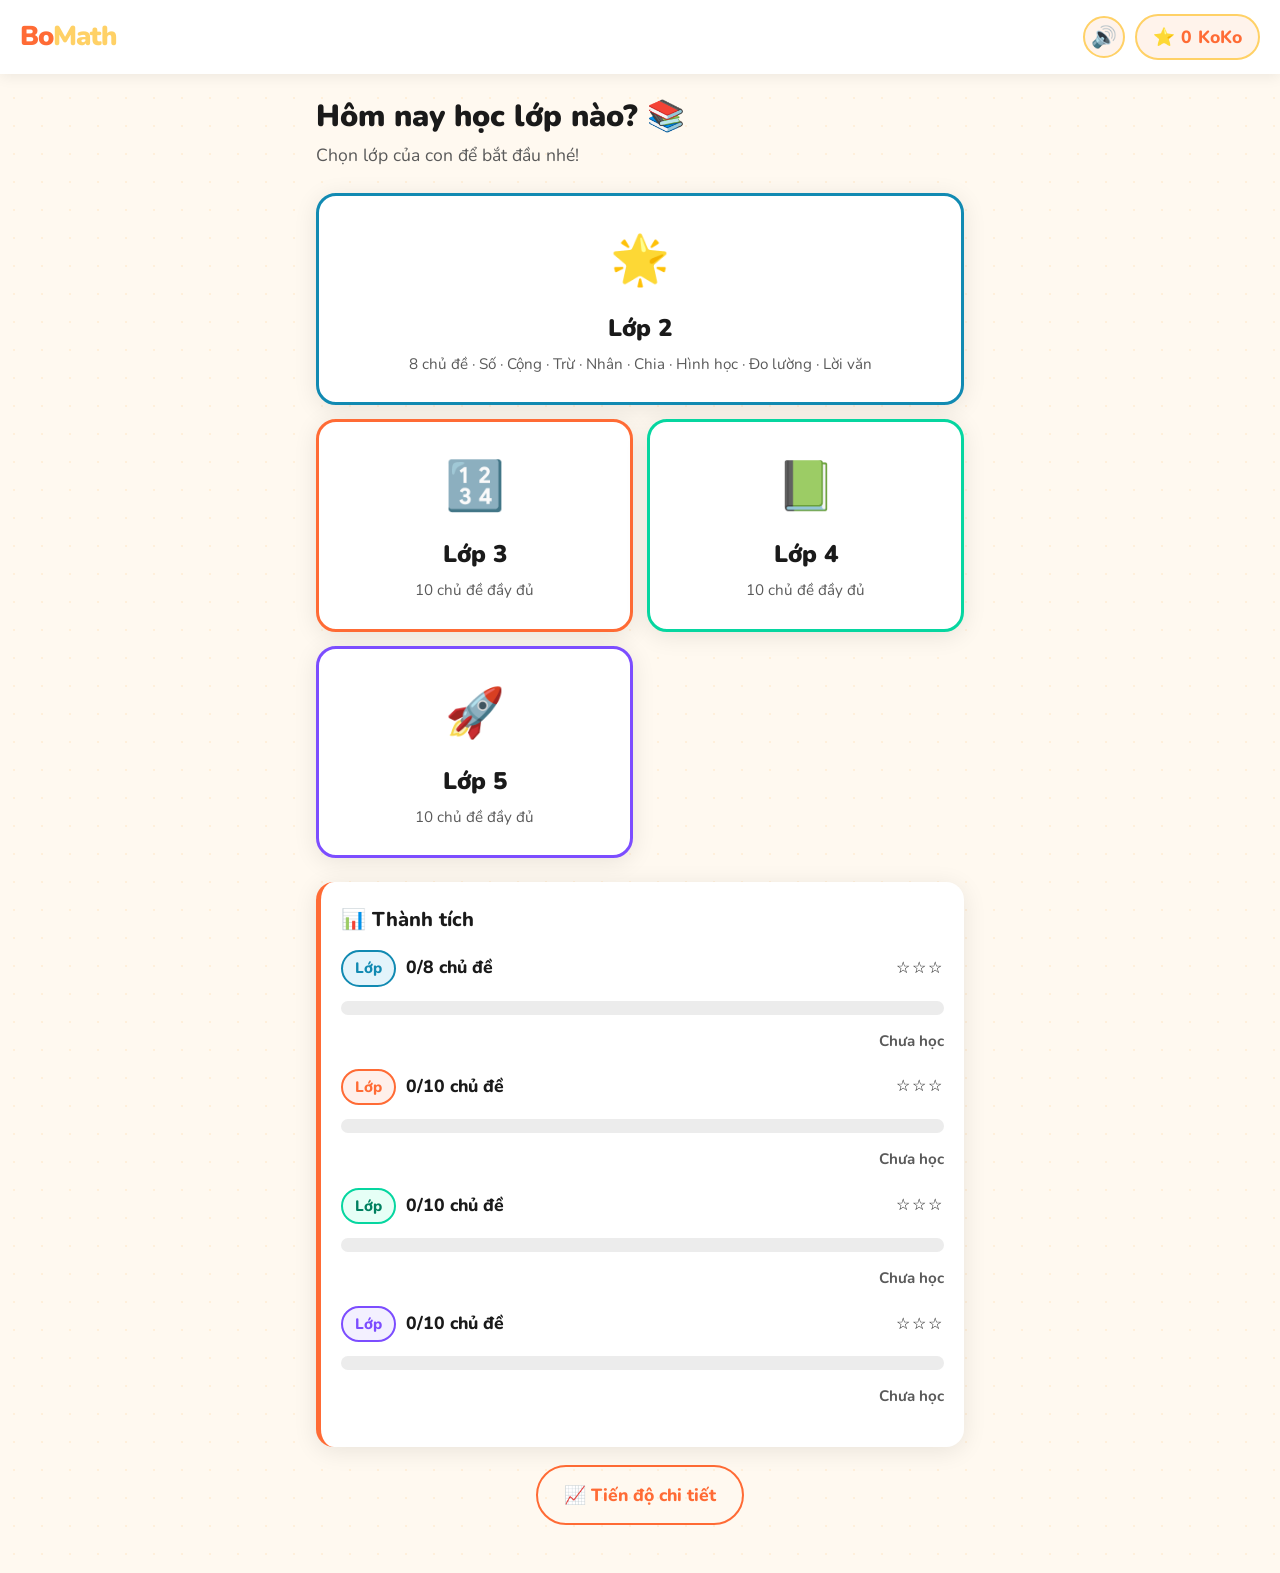
==== index.html @ 3adeb5f2 "feat: khoi tao du an BoMath" ====
<!DOCTYPE html>
<html lang="vi">
<head>
  <meta charset="UTF-8"/>
  <meta name="viewport" content="width=device-width, initial-scale=1.0"/>
  <title>BoMath – Học Toán Vui</title>
  <link rel="stylesheet" href="style.css"/>
</head>
<body>

<nav class="navbar">
  <a href="index.html" class="navbar-logo">Bo<span>Math</span></a>
  <div style="display:flex;align-items:center;gap:10px;">
    <button class="nut-am-thanh" id="nut-am-thanh" onclick="batTatAmThanh()">🔊</button>
    <div class="navbar-koko">⭐ <span id="koko-diem">0</span> KoKo</div>
  </div>
</nav>

<main class="container">
  <div class="page-header animate-in">
    <h1>Hôm nay học lớp nào? 📚</h1>
    <p>Chọn lớp của con để bắt đầu nhé!</p>
  </div>

  <div class="grade-cards">
    <div class="grade-card lop2 grade-card-wide animate-in" onclick="choiLop('lop2')">
      <span class="grade-icon">🌟</span>
      <div class="grade-name">Lớp 2</div>
      <div class="grade-topic">8 chủ đề · Số · Cộng · Trừ · Nhân · Chia · Hình học · Đo lường · Lời văn</div>
    </div>
    <div class="grade-card lop3 animate-in" onclick="choiLop('lop3')">
      <span class="grade-icon">🔢</span>
      <div class="grade-name">Lớp 3</div>
      <div class="grade-topic">10 chủ đề đầy đủ</div>
    </div>
    <div class="grade-card lop4 animate-in" onclick="choiLop('lop4')">
      <span class="grade-icon">📗</span>
      <div class="grade-name">Lớp 4</div>
      <div class="grade-topic">10 chủ đề đầy đủ</div>
    </div>
    <div class="grade-card lop5 animate-in" onclick="choiLop('lop5')">
      <span class="grade-icon">🚀</span>
      <div class="grade-name">Lớp 5</div>
      <div class="grade-topic">10 chủ đề đầy đủ</div>
    </div>
  </div>

  <div class="card animate-in">
    <div class="card-title">📊 Thành tích</div>
    <div id="bang-thanh-tich"></div>
  </div>

  <div style="text-align:center;margin-top:8px;">
    <a href="progress.html" class="btn btn-outline">📈 Tiến độ chi tiết</a>
  </div>
</main>

<!-- MODAL CHỌN CHỦ ĐỀ -->
<div class="modal-overlay" id="modal-chu-de" onclick="dongModal(event)">
  <div class="modal-box">
    <div class="modal-title">
      <span id="modal-tieu-de">Chọn chủ đề</span>
      <button class="modal-close" onclick="dongModalBtn()">✕</button>
    </div>
    <div class="chu-de-grid" id="danh-sach-chu-de"></div>
  </div>
</div>

<script src="data/grade2.js"></script>
<script src="data/grade3.js"></script>
<script src="data/grade4.js"></script>
<script src="data/grade5.js"></script>
<script src="app.js"></script>
<script>
  const MAP_LOP = {
    lop2: { ds: ()=>CHU_DE_LOP2, ten:'🌟 Lớp 2', tongCD:8,  mau:'linear-gradient(90deg,#118ab2,#06d6a0)' },
    lop3: { ds: ()=>CHU_DE_LOP3, ten:'🔢 Lớp 3', tongCD:10, mau:'linear-gradient(90deg,#ff6b35,#ffd166)' },
    lop4: { ds: ()=>CHU_DE_LOP4, ten:'📗 Lớp 4', tongCD:10, mau:'linear-gradient(90deg,#06d6a0,#118ab2)' },
    lop5: { ds: ()=>CHU_DE_LOP5, ten:'🚀 Lớp 5', tongCD:10, mau:'linear-gradient(90deg,#7c4dff,#ef476f)' },
  };

  function hienModalChuDe() {
    const lop   = layLopHienTai();
    const meta  = MAP_LOP[lop];
    const data  = layDuLieu();
    document.getElementById('modal-tieu-de').textContent = meta.ten + ' — Chọn chủ đề';
    document.getElementById('danh-sach-chu-de').innerHTML = meta.ds().map(cd => {
      const td = data[lop]?.[cd.id];
      const sao = td ? hienThiSao(td.saoTot) : '☆☆☆';
      return `<div class="chu-de-card" onclick="choiChuDe('${cd.id}')">
        <div class="chu-de-icon">${cd.icon}</div>
        <div class="chu-de-ten">${cd.ten}</div>
        <div class="chu-de-sao">${sao}</div></div>`;
    }).join('');
    document.getElementById('modal-chu-de').classList.add('hien');
    document.body.style.overflow = 'hidden';
  }

  function dongModal(e){ if(e.target===document.getElementById('modal-chu-de')) dongModalBtn(); }
  function dongModalBtn(){ document.getElementById('modal-chu-de').classList.remove('hien'); document.body.style.overflow=''; }

  function hienThiThanhTich() {
    const data = layDuLieu();
    document.getElementById('bang-thanh-tich').innerHTML = Object.entries(MAP_LOP).map(([lop, meta]) => {
      const keys = Object.keys(data[lop]||{});
      const saoTB = keys.length ? Math.round(keys.reduce((s,k)=>s+(data[lop][k].saoTot||0),0)/keys.length) : 0;
      const pt = Math.round(keys.length/meta.tongCD*100);
      const badge = {'lop2':'badge-lop2','lop3':'badge-lop3','lop4':'badge-lop4','lop5':'badge-lop5'}[lop];
      return `
        <div style="margin-bottom:16px;">
          <div style="display:flex;justify-content:space-between;align-items:center;margin-bottom:6px;">
            <span style="font-weight:800;"><span class="badge ${badge}">${meta.ten.split(' ')[1]}</span>
              &nbsp;${keys.length}/${meta.tongCD} chủ đề</span>
            <span style="font-size:1rem;letter-spacing:2px;">${hienThiSao(saoTB)}</span>
          </div>
          <div class="progress-bar-wrap">
            <div class="progress-bar-fill" style="width:${pt}%;background:${meta.mau}"></div>
          </div>
          <div class="progress-label">${keys.length ? `Sao TB: ${hienThiSao(saoTB)}` : 'Chưa học'}</div>
        </div>`;
    }).join('');
  }

  document.addEventListener('DOMContentLoaded', function(){
    capNhatHienThiKoKo(); capNhatNutAmThanh(); hienThiThanhTich();
  });
</script>
</body>
</html>
---- style.css ----
/* ============================================
   BoMath - Giao diện v2 (hỗ trợ Lớp 2, mobile-first)
   Font to, rõ ràng, dễ đọc trên điện thoại
   ============================================ */

@import url('https://fonts.googleapis.com/css2?family=Nunito:wght@400;600;700;800;900&display=swap');

/* --- Biến toàn cục --- */
:root {
  --mau-nen:       #fff9f0;
  --mau-chinh:     #ff6b35;
  --mau-phu:       #ffd166;
  --mau-xanh:      #06d6a0;
  --mau-do:        #ef476f;
  --mau-tim:       #7c4dff;
  --mau-lop2:      #118ab2;
  --mau-cam-nhat:  #fff3eb;
  --mau-chu:       #1a1a1a;
  --mau-chu-nhat:  #5a5a5a;
  --bo-goc:        18px;
  --bong:          0 4px 24px rgba(0,0,0,0.09);
  --font:          'Nunito', sans-serif;

  /* Kích thước font lớn hơn cho điện thoại */
  --fs-nho:    0.95rem;
  --fs-thuong: 1.1rem;
  --fs-vua:    1.25rem;
  --fs-lon:    1.5rem;
  --fs-tieude: 1.9rem;
}

*, *::before, *::after { box-sizing: border-box; margin: 0; padding: 0; }

body {
  font-family: var(--font);
  background-color: var(--mau-nen);
  background-image: radial-gradient(circle, #ffcc8833 1px, transparent 1px);
  background-size: 28px 28px;
  color: var(--mau-chu);
  min-height: 100vh;
  font-size: var(--fs-thuong);
  line-height: 1.6;
}

/* ===== NAVBAR ===== */
.navbar {
  background: white;
  box-shadow: 0 2px 14px rgba(0,0,0,0.08);
  padding: 14px 20px;
  display: flex;
  align-items: center;
  justify-content: space-between;
  position: sticky;
  top: 0;
  z-index: 200;
}

.navbar-logo {
  font-size: 1.7rem;
  font-weight: 900;
  color: var(--mau-chinh);
  text-decoration: none;
  letter-spacing: -1px;
}
.navbar-logo span { color: var(--mau-phu); }

.navbar-koko {
  display: flex;
  align-items: center;
  gap: 6px;
  background: var(--mau-cam-nhat);
  border: 2px solid var(--mau-phu);
  border-radius: 999px;
  padding: 7px 16px;
  font-weight: 800;
  color: var(--mau-chinh);
  font-size: var(--fs-thuong);
}

/* ===== LAYOUT ===== */
.container {
  max-width: 680px;
  margin: 0 auto;
  padding: 24px 16px 48px;
}

/* ===== CARD ===== */
.card {
  background: white;
  border-radius: var(--bo-goc);
  box-shadow: var(--bong);
  padding: 22px 20px;
  margin-bottom: 18px;
  border-left: 5px solid var(--mau-chinh);
}
.card-title {
  font-size: var(--fs-vua);
  font-weight: 800;
  margin-bottom: 14px;
}

/* ===== PAGE HEADER ===== */
.page-header { margin-bottom: 24px; }
.page-header h1 {
  font-size: var(--fs-tieude);
  font-weight: 900;
  line-height: 1.2;
}
.page-header p {
  font-size: var(--fs-thuong);
  color: var(--mau-chu-nhat);
  margin-top: 6px;
}

/* ===== NÚT BẤM ===== */
.btn {
  display: inline-flex;
  align-items: center;
  justify-content: center;
  gap: 8px;
  padding: 14px 26px;
  border-radius: 999px;
  border: none;
  font-family: var(--font);
  font-size: var(--fs-thuong);
  font-weight: 800;
  cursor: pointer;
  text-decoration: none;
  transition: transform .15s, box-shadow .15s;
  -webkit-tap-highlight-color: transparent; /* Loại bỏ highlight xanh trên mobile */
}

.btn-chinh {
  background: var(--mau-chinh);
  color: white;
  box-shadow: 0 5px 0 #cc4a1a;
}
.btn-chinh:hover  { transform: translateY(-2px); box-shadow: 0 7px 0 #cc4a1a; }
.btn-chinh:active { transform: translateY(3px);  box-shadow: 0 2px 0 #cc4a1a; }

.btn-phu {
  background: var(--mau-phu);
  color: var(--mau-chu);
  box-shadow: 0 5px 0 #c9a200;
}
.btn-phu:hover  { transform: translateY(-2px); box-shadow: 0 7px 0 #c9a200; }
.btn-phu:active { transform: translateY(3px);  box-shadow: 0 2px 0 #c9a200; }

.btn-lop2 {
  background: var(--mau-lop2);
  color: white;
  box-shadow: 0 5px 0 #0a5c7a;
}
.btn-lop2:hover  { transform: translateY(-2px); box-shadow: 0 7px 0 #0a5c7a; }
.btn-lop2:active { transform: translateY(3px);  box-shadow: 0 2px 0 #0a5c7a; }

.btn-outline {
  background: transparent;
  color: var(--mau-chinh);
  border: 2.5px solid var(--mau-chinh);
}
.btn-outline:hover { background: var(--mau-cam-nhat); }

/* Nút full-width dùng trong exercise */
.btn-full { width: 100%; padding: 16px; font-size: var(--fs-vua); }

/* ===== THẺ CHỌN LỚP (TRANG CHỦ) ===== */
.grade-cards {
  display: grid;
  grid-template-columns: 1fr 1fr;
  gap: 14px;
  margin: 24px 0;
}

/* Lớp 2 hiển thị full-width (nổi bật hơn) */
.grade-card-wide {
  grid-column: 1 / -1;
}

.grade-card {
  background: white;
  border-radius: 20px;
  padding: 26px 18px;
  text-align: center;
  cursor: pointer;
  transition: transform .2s, box-shadow .2s;
  box-shadow: var(--bong);
  border: 3px solid transparent;
  text-decoration: none;
  color: var(--mau-chu);
  -webkit-tap-highlight-color: transparent;
}
.grade-card:hover { transform: translateY(-5px); box-shadow: 0 14px 32px rgba(0,0,0,.12); }
.grade-card:active { transform: translateY(2px); }

.grade-card.lop2 { border-color: var(--mau-lop2); }
.grade-card.lop2 .grade-icon { color: var(--mau-lop2); }
.grade-card.lop3 { border-color: var(--mau-chinh); }
.grade-card.lop3 .grade-icon { color: var(--mau-chinh); }
.grade-card.lop5 { border-color: var(--mau-tim); }
.grade-card.lop5 .grade-icon { color: var(--mau-tim); }

.grade-icon  { font-size: 3rem; display: block; margin-bottom: 10px; }
.grade-name  { font-size: var(--fs-lon); font-weight: 900; margin-bottom: 5px; }
.grade-topic { font-size: var(--fs-nho); color: var(--mau-chu-nhat); }

/* ===== MODAL CHỌN CHỦ ĐỀ LỚP 2 ===== */
.modal-overlay {
  display: none;
  position: fixed;
  inset: 0;
  background: rgba(0,0,0,.55);
  z-index: 300;
  align-items: flex-end;    /* Trượt lên từ đáy màn hình — UX mobile tốt hơn */
  justify-content: center;
}
.modal-overlay.hien { display: flex; }

.modal-box {
  background: white;
  border-radius: 24px 24px 0 0;
  padding: 28px 20px 40px;
  width: 100%;
  max-width: 640px;
  max-height: 88vh;
  overflow-y: auto;
  animation: slideUpModal .3s ease;
}

@keyframes slideUpModal {
  from { transform: translateY(100%); }
  to   { transform: translateY(0); }
}

.modal-title {
  font-size: var(--fs-lon);
  font-weight: 900;
  margin-bottom: 20px;
  display: flex;
  align-items: center;
  justify-content: space-between;
}

.modal-close {
  background: #f0f0f0;
  border: none;
  border-radius: 50%;
  width: 36px; height: 36px;
  font-size: 1.2rem;
  cursor: pointer;
  display: flex; align-items: center; justify-content: center;
}

/* Grid chủ đề lớp 2 */
.chu-de-grid {
  display: grid;
  grid-template-columns: 1fr 1fr;
  gap: 12px;
}

.chu-de-card {
  background: #f8f8f8;
  border-radius: 14px;
  padding: 16px 14px;
  cursor: pointer;
  border: 2.5px solid transparent;
  transition: all .18s;
  display: flex;
  flex-direction: column;
  align-items: flex-start;
  gap: 6px;
  -webkit-tap-highlight-color: transparent;
}
.chu-de-card:hover  { background: var(--mau-cam-nhat); border-color: var(--mau-chinh); transform: translateY(-2px); }
.chu-de-card:active { transform: translateY(1px); }

.chu-de-icon { font-size: 1.8rem; }
.chu-de-ten  { font-size: var(--fs-thuong); font-weight: 800; }

/* Số sao nhỏ trong card chủ đề */
.chu-de-sao  { font-size: 0.85rem; letter-spacing: 1px; }

/* ===== BÀI GIẢNG ===== */
.lesson-visual {
  background: var(--mau-cam-nhat);
  border-radius: 14px;
  padding: 20px;
  margin: 18px 0;
  display: flex;
  justify-content: center;
  align-items: center;
  min-height: 140px;
}

.lesson-text {
  font-size: var(--fs-thuong);
  line-height: 1.75;
}

/* ===== BÀI TẬP ===== */
.question-box {
  background: white;
  border-radius: var(--bo-goc);
  box-shadow: var(--bong);
  padding: 24px 20px;
  margin-bottom: 18px;
}

.question-number {
  display: inline-block;
  background: var(--mau-chinh);
  color: white;
  border-radius: 999px;
  padding: 3px 14px;
  font-size: var(--fs-nho);
  font-weight: 800;
  margin-bottom: 14px;
}

/* Font câu hỏi to, dễ đọc trên điện thoại */
.question-text {
  font-size: var(--fs-lon);
  font-weight: 800;
  line-height: 1.45;
  margin-bottom: 20px;
}

/* Lựa chọn trắc nghiệm: 2 cột trên màn hình lớn, 1 cột trên điện thoại nhỏ */
.choices {
  display: grid;
  grid-template-columns: 1fr 1fr;
  gap: 12px;
}

.choice-btn {
  padding: 16px 14px;
  border: 3px solid #e4e4e4;
  border-radius: 14px;
  background: white;
  font-family: var(--font);
  font-size: var(--fs-lon);      /* Font to để dễ bấm trên điện thoại */
  font-weight: 800;
  cursor: pointer;
  transition: all .15s;
  text-align: center;
  line-height: 1.3;
  min-height: 64px;
  -webkit-tap-highlight-color: transparent;
}
.choice-btn:hover  { border-color: var(--mau-chinh); background: var(--mau-cam-nhat); }
.choice-btn:active { transform: scale(.97); }
.choice-btn.dung   { border-color: var(--mau-xanh); background: #e6fff6; color: #006b4f; }
.choice-btn.sai    { border-color: var(--mau-do);   background: #fff0f4; color: var(--mau-do); }

/* Ô điền số — to rõ trên điện thoại */
.dien-so-container {
  display: flex;
  align-items: center;
  gap: 12px;
  flex-wrap: wrap;
  font-size: var(--fs-lon);
  font-weight: 800;
}

.input-dap-an {
  width: 90px;
  height: 60px;
  border: 3px solid #e4e4e4;
  border-radius: 12px;
  text-align: center;
  font-family: var(--font);
  font-size: var(--fs-lon);
  font-weight: 900;
  color: var(--mau-chinh);
  outline: none;
  transition: border-color .15s;
  /* Giữ numeric keyboard trên iOS */
  -webkit-appearance: none;
}
.input-dap-an:focus { border-color: var(--mau-chinh); box-shadow: 0 0 0 3px #ff6b3522; }
.input-dap-an.dung  { border-color: var(--mau-xanh); background: #e6fff6; color: #006b4f; }
.input-dap-an.sai   { border-color: var(--mau-do);   background: #fff0f4; color: var(--mau-do); }

/* Feedback đúng/sai */
.feedback {
  display: none;
  padding: 14px 16px;
  border-radius: 12px;
  font-weight: 700;
  font-size: var(--fs-thuong);
  margin-top: 16px;
}
.feedback.dung { display: block; background: #e6fff6; color: #006b4f; border-left: 5px solid var(--mau-xanh); }
.feedback.sai  { display: block; background: #fff0f4; color: var(--mau-do); border-left: 5px solid var(--mau-do); }

/* ===== THANH TIẾN ĐỘ ===== */
.progress-bar-wrap {
  background: #ececec;
  border-radius: 999px;
  height: 14px;
  overflow: hidden;
  margin: 14px 0;
}
.progress-bar-fill {
  height: 100%;
  background: linear-gradient(90deg, var(--mau-chinh), var(--mau-phu));
  border-radius: 999px;
  transition: width .4s ease;
}
.progress-label {
  font-size: var(--fs-nho);
  color: var(--mau-chu-nhat);
  font-weight: 700;
  text-align: right;
}

/* ===== KẾT QUẢ ===== */
.ket-qua-box { text-align: center; padding: 28px 16px; }
.sao-container { font-size: 3rem; letter-spacing: 8px; margin: 14px 0; }
.diem-koko { font-size: 2.2rem; font-weight: 900; color: var(--mau-chinh); margin: 14px 0; }
.diem-koko span { color: var(--mau-phu); }

/* ===== TRANG TIẾN ĐỘ ===== */
.topic-card {
  background: white;
  border-radius: var(--bo-goc);
  box-shadow: var(--bong);
  padding: 18px 18px;
  margin-bottom: 12px;
  display: flex;
  align-items: center;
  gap: 14px;
}
.topic-icon { font-size: 2rem; width: 48px; text-align: center; flex-shrink: 0; }
.topic-info { flex: 1; min-width: 0; }
.topic-name { font-weight: 800; font-size: var(--fs-thuong); }
.topic-sao  { font-size: 1rem; letter-spacing: 2px; }

/* ===== BADGE ===== */
.badge {
  display: inline-flex; align-items: center; gap: 4px;
  padding: 4px 12px; border-radius: 999px;
  font-size: var(--fs-nho); font-weight: 800;
}
.badge-lop2 { background: #e3f4fb; color: var(--mau-lop2); border: 2px solid var(--mau-lop2); }
.badge-lop3 { background: #fff0eb; color: var(--mau-chinh); border: 2px solid var(--mau-chinh); }
.badge-lop5 { background: #f3f0ff; color: var(--mau-tim);   border: 2px solid var(--mau-tim); }

/* ===== ANIMATION ===== */
@keyframes slideUp {
  from { opacity: 0; transform: translateY(20px); }
  to   { opacity: 1; transform: translateY(0); }
}
.animate-in { animation: slideUp .35s ease both; }
.animate-in:nth-child(1) { animation-delay: .04s; }
.animate-in:nth-child(2) { animation-delay: .10s; }
.animate-in:nth-child(3) { animation-delay: .16s; }
.animate-in:nth-child(4) { animation-delay: .22s; }
.animate-in:nth-child(5) { animation-delay: .28s; }
.animate-in:nth-child(6) { animation-delay: .34s; }

@keyframes bounce {
  0%,100% { transform: scale(1); }
  50%      { transform: scale(1.07); }
}
.bounce { animation: bounce .3s ease; }

@keyframes shake {
  0%,100% { transform: translateX(0); }
  25%      { transform: translateX(-7px); }
  75%      { transform: translateX(7px); }
}
.shake { animation: shake .3s ease; }

@keyframes confetti-fall {
  0%   { transform: translateY(-20px) rotate(0deg); opacity: 1; }
  100% { transform: translateY(110px) rotate(380deg); opacity: 0; }
}
.confetti-piece {
  position: fixed; width: 11px; height: 11px; border-radius: 3px;
  animation: confetti-fall 1s ease-out both; pointer-events: none; z-index: 999;
}

/* ===== RESPONSIVE ===== */
@media (max-width: 480px) {
  .grade-cards       { grid-template-columns: 1fr; }
  .chu-de-grid       { grid-template-columns: 1fr; }
  .choices           { grid-template-columns: 1fr; }
  .page-header h1    { font-size: 1.6rem; }
  .question-text     { font-size: var(--fs-vua); }
  .choice-btn        { font-size: var(--fs-vua); }
  .grade-card-wide   { grid-column: auto; }
}

@media (min-width: 481px) and (max-width: 640px) {
  .chu-de-grid { grid-template-columns: 1fr 1fr; }
}

/* ===== NÚT BẬT/TẮT ÂM THANH ===== */
.nut-am-thanh {
  background: var(--mau-cam-nhat);
  border: 2px solid var(--mau-phu);
  border-radius: 50%;
  width: 42px;
  height: 42px;
  font-size: 1.3rem;
  cursor: pointer;
  display: flex;
  align-items: center;
  justify-content: center;
  transition: transform .15s, background .15s, border-color .15s;
  flex-shrink: 0;
  -webkit-tap-highlight-color: transparent;
}
.nut-am-thanh:hover  { transform: scale(1.12); background: #ffe5cc; }
.nut-am-thanh:active { transform: scale(.93); }

/* Trạng thái TẮT: mờ đi để dễ nhận biết */
.nut-am-thanh.am-thanh-tat {
  background: #f0f0f0;
  border-color: #ccc;
  opacity: 0.65;
}

/* ===== NÚT ĐỔI BÀI TRÊN NAVBAR ===== */
.btn-doi-bai {
  background: #f0f0f0;
  border: 2px solid #ddd;
  border-radius: 999px;
  padding: 7px 16px;
  font-family: var(--font);
  font-size: 0.9rem;
  font-weight: 800;
  cursor: pointer;
  color: var(--mau-chu);
  transition: background .15s, border-color .15s;
  -webkit-tap-highlight-color: transparent;
  white-space: nowrap;
}
.btn-doi-bai:hover  { background: var(--mau-cam-nhat); border-color: var(--mau-chinh); color: var(--mau-chinh); }
.btn-doi-bai:active { transform: scale(.96); }

/* ===== DẠNG BÀI CHỌN NHIỀU ===== */
.choice-multi {
  text-align: left;
  display: flex;
  align-items: center;
  gap: 10px;
}
.choice-multi.da-chon {
  border-color: var(--mau-chinh);
  background: var(--mau-cam-nhat);
  color: var(--mau-chinh);
}
.multi-check {
  font-size: 1.1rem;
  font-weight: 900;
  width: 24px;
  text-align: center;
  flex-shrink: 0;
}
.choice-dung-sai { font-size: 1.2rem; }

/* ===== NÚT ĐỔI BÀI (navbar lesson/exercise) ===== */
.btn-doi-bai {
  background: white;
  border: 2px solid var(--mau-chinh);
  color: var(--mau-chinh);
  border-radius: 999px;
  padding: 7px 14px;
  font-family: var(--font);
  font-size: 0.9rem;
  font-weight: 800;
  cursor: pointer;
  transition: background .15s, transform .15s;
  white-space: nowrap;
  -webkit-tap-highlight-color: transparent;
}
.btn-doi-bai:hover  { background: var(--mau-cam-nhat); transform: translateY(-1px); }
.btn-doi-bai:active { transform: translateY(1px); }

/* ===== DẠNG BÀI MỚI: ĐÚNG/SAI ===== */
.dung-sai-container {
  display: grid;
  grid-template-columns: 1fr 1fr;
  gap: 14px;
  margin-top: 4px;
}
.ds-btn {
  padding: 18px 12px;
  border-radius: 16px;
  border: 3px solid #e4e4e4;
  background: white;
  font-family: var(--font);
  font-size: 1.3rem;
  font-weight: 900;
  cursor: pointer;
  transition: all .15s;
  text-align: center;
  -webkit-tap-highlight-color: transparent;
}
.ds-btn.dung-opt  { border-color: #06d6a0; background: #e6fff6; color: #006b4f; }
.ds-btn.sai-opt   { border-color: #ef476f; background: #fff0f4; color: #ef476f; }
.ds-btn.ket-dung  { border-color: var(--mau-xanh); background: #e6fff6; color: #006b4f; }
.ds-btn.ket-sai   { border-color: var(--mau-do);   background: #fff0f4; color: var(--mau-do); }
.ds-btn:hover:not(:disabled) { transform: translateY(-3px); box-shadow: 0 6px 16px rgba(0,0,0,.1); }
.ds-btn:active { transform: translateY(1px); }

/* ===== DẠNG BÀI MỚI: CHỌN NHIỀU ===== */
.chon-nhieu-choices { display: grid; grid-template-columns: 1fr 1fr; gap: 12px; }
.cn-btn {
  padding: 14px 12px;
  border-radius: 14px;
  border: 3px solid #e4e4e4;
  background: white;
  font-family: var(--font);
  font-size: 1.05rem;
  font-weight: 700;
  cursor: pointer;
  transition: all .15s;
  text-align: left;
  display: flex;
  align-items: center;
  gap: 10px;
  -webkit-tap-highlight-color: transparent;
}
.cn-btn .cn-check {
  width: 26px; height: 26px;
  border: 2.5px solid #ccc;
  border-radius: 6px;
  flex-shrink: 0;
  display: flex; align-items: center; justify-content: center;
  font-size: 1rem;
  transition: all .15s;
}
.cn-btn.selected .cn-check { background: var(--mau-chinh); border-color: var(--mau-chinh); color: white; }
.cn-btn.selected           { border-color: var(--mau-chinh); background: var(--mau-cam-nhat); }
.cn-btn.ket-dung           { border-color: var(--mau-xanh); background: #e6fff6; }
.cn-btn.ket-dung .cn-check { background: var(--mau-xanh); border-color: var(--mau-xanh); color: white; }
.cn-btn.ket-sai            { border-color: var(--mau-do); background: #fff0f4; }
.cn-btn:hover:not(.da-khoa) { border-color: var(--mau-chinh); background: var(--mau-cam-nhat); transform: translateY(-1px); }
.cn-submit { margin-top: 16px; }

@media (max-width: 480px) {
  .dung-sai-container  { grid-template-columns: 1fr 1fr; }
  .chon-nhieu-choices  { grid-template-columns: 1fr; }
}

/* ===== MÀU LỚP 4 ===== */
:root { --mau-lop4: #06d6a0; }
.grade-card.lop4 { border-color: var(--mau-lop4); }
.grade-card.lop4 .grade-icon { color: var(--mau-lop4); }
.btn-lop4 { background: var(--mau-lop4); color: white; box-shadow: 0 5px 0 #04a07a; }
.btn-lop4:hover  { transform: translateY(-2px); box-shadow: 0 7px 0 #04a07a; }
.btn-lop4:active { transform: translateY(3px);  box-shadow: 0 2px 0 #04a07a; }
.badge-lop4 { background: #e3fff7; color: var(--mau-lop4); border: 2px solid var(--mau-lop4); }

/* ===== LỚP 4 ===== */
.grade-card.lop4         { border-color: #06d6a0; }
.grade-card.lop4 .grade-icon { color: #06d6a0; }
.badge-lop4              { background:#e6fff6; color:#008060; border:2px solid #06d6a0; }
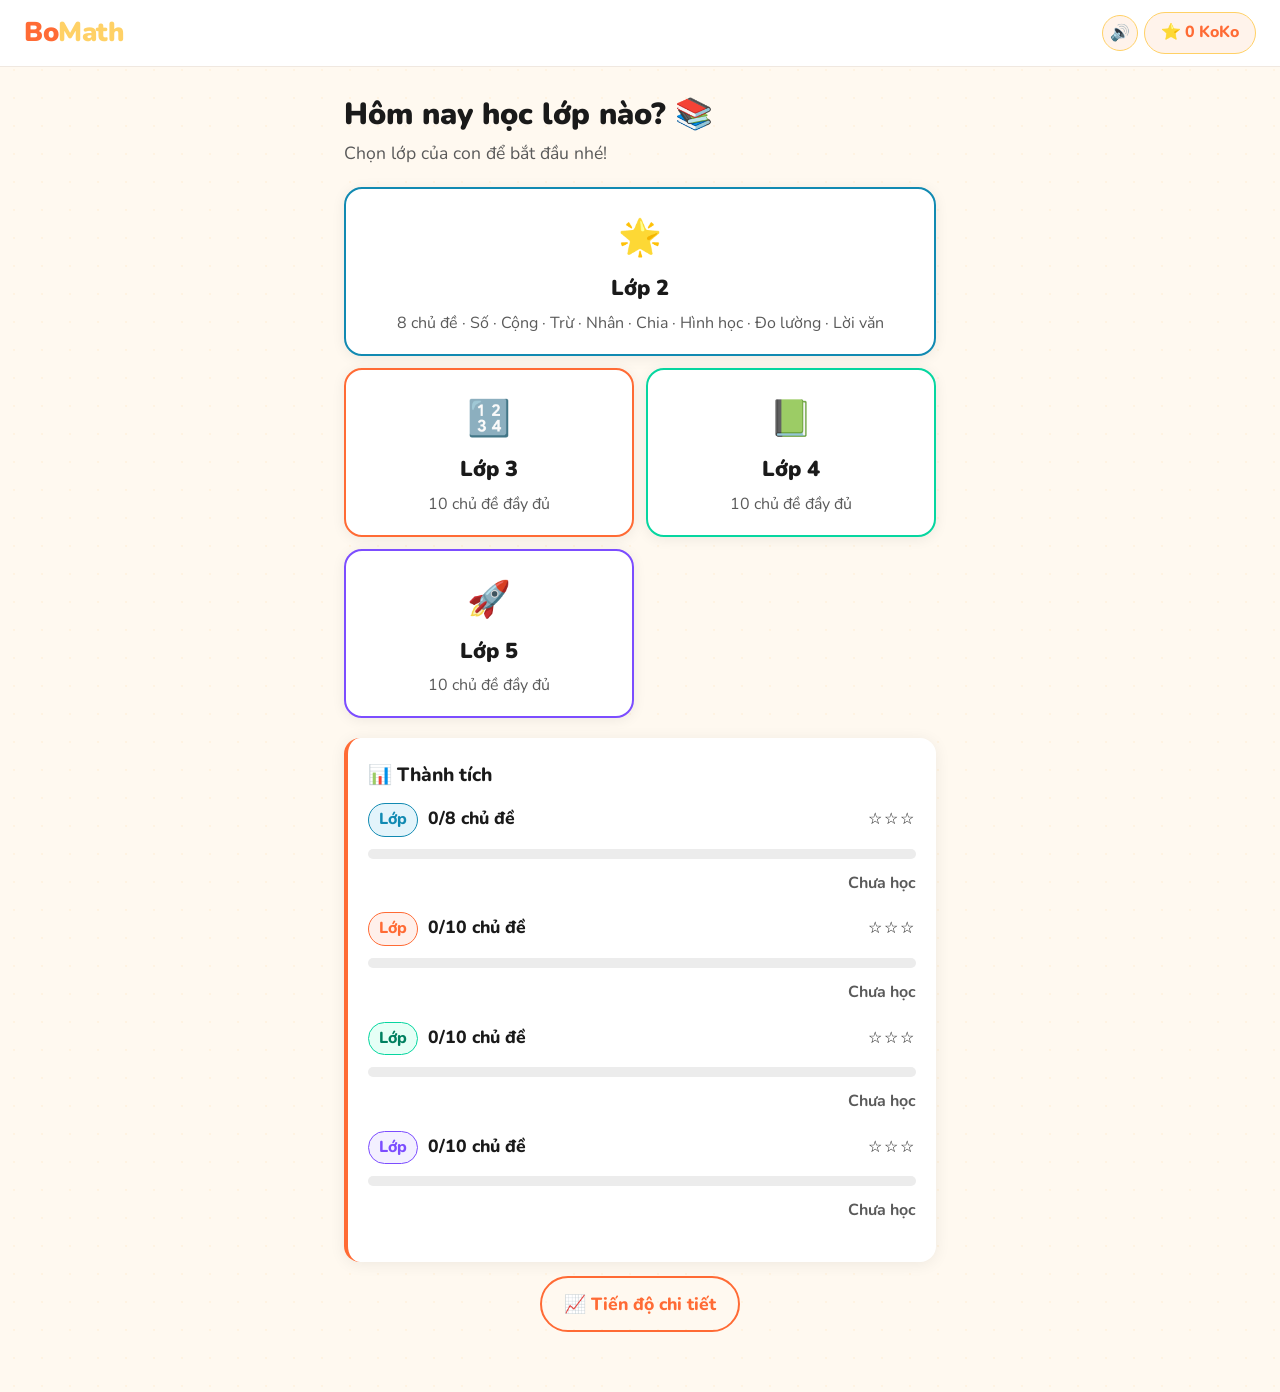
==== commit 4db15481: "feat: update loi dap an dang bai dung - sai" ====
--- a/index.html
+++ b/index.html
@@ -10,8 +10,8 @@
 
 <nav class="navbar">
   <a href="index.html" class="navbar-logo">Bo<span>Math</span></a>
-  <div style="display:flex;align-items:center;gap:10px;">
-    <button class="nut-am-thanh" id="nut-am-thanh" onclick="batTatAmThanh()">🔊</button>
+  <div class="navbar-right">
+    <button class="nut-am-thanh" id="nut-am-thanh" onclick="batTatAmThanh()" title="Bật/tắt âm thanh" aria-label="Bật/tắt âm thanh">🔊</button>
     <div class="navbar-koko">⭐ <span id="koko-diem">0</span> KoKo</div>
   </div>
 </nav>
@@ -79,25 +79,9 @@
     lop5: { ds: ()=>CHU_DE_LOP5, ten:'🚀 Lớp 5', tongCD:10, mau:'linear-gradient(90deg,#7c4dff,#ef476f)' },
   };
 
-  function hienModalChuDe() {
-    const lop   = layLopHienTai();
-    const meta  = MAP_LOP[lop];
-    const data  = layDuLieu();
-    document.getElementById('modal-tieu-de').textContent = meta.ten + ' — Chọn chủ đề';
-    document.getElementById('danh-sach-chu-de').innerHTML = meta.ds().map(cd => {
-      const td = data[lop]?.[cd.id];
-      const sao = td ? hienThiSao(td.saoTot) : '☆☆☆';
-      return `<div class="chu-de-card" onclick="choiChuDe('${cd.id}')">
-        <div class="chu-de-icon">${cd.icon}</div>
-        <div class="chu-de-ten">${cd.ten}</div>
-        <div class="chu-de-sao">${sao}</div></div>`;
-    }).join('');
-    document.getElementById('modal-chu-de').classList.add('hien');
-    document.body.style.overflow = 'hidden';
-  }
-
-  function dongModal(e){ if(e.target===document.getElementById('modal-chu-de')) dongModalBtn(); }
-  function dongModalBtn(){ document.getElementById('modal-chu-de').classList.remove('hien'); document.body.style.overflow=''; }
+  // hienModalChuDe đã được định nghĩa trong app.js — dùng chung mọi trang
+  function dongModal(e){ if(e.target===document.getElementById('modal-chu-de')) dongModalChuDe(); }
+  function dongModalBtn(){ dongModalChuDe(); }
 
   function hienThiThanhTich() {
     const data = layDuLieu();
--- a/style.css
+++ b/style.css
@@ -1,11 +1,9 @@
 /* ============================================
-   BoMath - Giao diện v2 (hỗ trợ Lớp 2, mobile-first)
-   Font to, rõ ràng, dễ đọc trên điện thoại
+   BoMath - CSS v4 (Mobile-first, đã fix bố cục)
    ============================================ */
 
-@import url('https://fonts.googleapis.com/css2?family=Nunito:wght@400;600;700;800;900&display=swap');
-
-/* --- Biến toàn cục --- */
+@import url('https://fonts.googleapis.com/css2?family=Nunito:wght@400;700;800;900&display=swap');
+
 :root {
   --mau-nen:       #fff9f0;
   --mau-chinh:     #ff6b35;
@@ -14,97 +12,167 @@
   --mau-do:        #ef476f;
   --mau-tim:       #7c4dff;
   --mau-lop2:      #118ab2;
+  --mau-lop3:      #ff6b35;
+  --mau-lop4:      #06d6a0;
+  --mau-lop5:      #7c4dff;
   --mau-cam-nhat:  #fff3eb;
   --mau-chu:       #1a1a1a;
   --mau-chu-nhat:  #5a5a5a;
-  --bo-goc:        18px;
-  --bong:          0 4px 24px rgba(0,0,0,0.09);
+  --bo-goc:        16px;
   --font:          'Nunito', sans-serif;
 
-  /* Kích thước font lớn hơn cho điện thoại */
-  --fs-nho:    0.95rem;
-  --fs-thuong: 1.1rem;
-  --fs-vua:    1.25rem;
-  --fs-lon:    1.5rem;
-  --fs-tieude: 1.9rem;
+  /* Font scale — đủ lớn để đọc thoải mái trên mobile */
+  --fs-nho:    0.875rem;   /* 14px */
+  --fs-thuong: 1rem;       /* 16px */
+  --fs-vua:    1.125rem;   /* 18px */
+  --fs-lon:    1.25rem;    /* 20px */
+  --fs-tieude: 1.6rem;     /* 25.6px */
 }
 
 *, *::before, *::after { box-sizing: border-box; margin: 0; padding: 0; }
+
+html { font-size: 16px; }
 
 body {
   font-family: var(--font);
   background-color: var(--mau-nen);
-  background-image: radial-gradient(circle, #ffcc8833 1px, transparent 1px);
+  background-image: radial-gradient(circle, #ffcc8822 1px, transparent 1px);
   background-size: 28px 28px;
   color: var(--mau-chu);
   min-height: 100vh;
   font-size: var(--fs-thuong);
   line-height: 1.6;
-}
-
-/* ===== NAVBAR ===== */
+  /* Ngăn chữ bị zoom khi focus input trên iOS */
+  -webkit-text-size-adjust: 100%;
+}
+
+/* ===================================================
+   NAVBAR — gọn trên mobile, không bị tràn
+   =================================================== */
 .navbar {
-  background: white;
-  box-shadow: 0 2px 14px rgba(0,0,0,0.08);
-  padding: 14px 20px;
+  background: #fff;
+  border-bottom: 1.5px solid #f0e8e0;
+  padding: 10px 16px;
   display: flex;
   align-items: center;
   justify-content: space-between;
+  gap: 8px;
   position: sticky;
   top: 0;
   z-index: 200;
+  /* Ngăn navbar cao quá */
+  min-height: 52px;
 }
 
 .navbar-logo {
-  font-size: 1.7rem;
+  font-size: 1.5rem;
   font-weight: 900;
   color: var(--mau-chinh);
   text-decoration: none;
-  letter-spacing: -1px;
+  letter-spacing: -0.5px;
+  flex-shrink: 0;         /* Không bị co lại */
+  line-height: 1;
 }
 .navbar-logo span { color: var(--mau-phu); }
 
+/* Nhóm nút bên phải navbar */
+.navbar-right {
+  display: flex;
+  align-items: center;
+  gap: 6px;
+  flex-shrink: 0;
+  min-width: 0;
+}
+
 .navbar-koko {
   display: flex;
   align-items: center;
-  gap: 6px;
+  gap: 4px;
   background: var(--mau-cam-nhat);
-  border: 2px solid var(--mau-phu);
+  border: 1.5px solid var(--mau-phu);
   border-radius: 999px;
-  padding: 7px 16px;
+  padding: 5px 12px;
   font-weight: 800;
   color: var(--mau-chinh);
-  font-size: var(--fs-thuong);
-}
-
-/* ===== LAYOUT ===== */
+  font-size: var(--fs-nho);
+  white-space: nowrap;
+}
+
+/* Nút âm thanh — hình tròn nhỏ gọn */
+.nut-am-thanh {
+  background: var(--mau-cam-nhat);
+  border: 1.5px solid var(--mau-phu);
+  border-radius: 50%;
+  width: 36px;
+  height: 36px;
+  font-size: 1rem;
+  cursor: pointer;
+  display: flex;
+  align-items: center;
+  justify-content: center;
+  transition: transform .15s, background .15s;
+  flex-shrink: 0;
+  -webkit-tap-highlight-color: transparent;
+}
+.nut-am-thanh:hover  { transform: scale(1.1); background: #ffe5cc; }
+.nut-am-thanh:active { transform: scale(.93); }
+.nut-am-thanh.am-thanh-tat { background: #f0f0f0; border-color: #ccc; opacity: .6; }
+
+/* Nút Đổi bài — nhỏ gọn hơn */
+.btn-doi-bai {
+  background: #fff;
+  border: 1.5px solid var(--mau-chinh);
+  color: var(--mau-chinh);
+  border-radius: 999px;
+  padding: 5px 10px;
+  font-family: var(--font);
+  font-size: var(--fs-nho);
+  font-weight: 800;
+  cursor: pointer;
+  transition: background .15s, transform .15s;
+  white-space: nowrap;
+  flex-shrink: 0;
+  -webkit-tap-highlight-color: transparent;
+  line-height: 1.4;
+}
+.btn-doi-bai:hover  { background: var(--mau-cam-nhat); }
+.btn-doi-bai:active { transform: scale(.96); }
+
+/* ===================================================
+   LAYOUT
+   =================================================== */
 .container {
-  max-width: 680px;
+  max-width: 640px;
   margin: 0 auto;
-  padding: 24px 16px 48px;
-}
-
-/* ===== CARD ===== */
+  padding: 20px 16px 56px;   /* Padding bottom lớn tránh nút bị khuất */
+}
+
+/* ===================================================
+   CARD
+   =================================================== */
 .card {
-  background: white;
+  background: #fff;
   border-radius: var(--bo-goc);
-  box-shadow: var(--bong);
-  padding: 22px 20px;
-  margin-bottom: 18px;
-  border-left: 5px solid var(--mau-chinh);
+  box-shadow: 0 2px 16px rgba(0,0,0,.07);
+  padding: 20px 16px;
+  margin-bottom: 14px;
+  border-left: 4px solid var(--mau-chinh);
 }
 .card-title {
   font-size: var(--fs-vua);
   font-weight: 800;
-  margin-bottom: 14px;
-}
-
-/* ===== PAGE HEADER ===== */
-.page-header { margin-bottom: 24px; }
+  margin-bottom: 12px;
+}
+
+/* ===================================================
+   TIÊU ĐỀ TRANG
+   =================================================== */
+.page-header { margin-bottom: 20px; }
 .page-header h1 {
   font-size: var(--fs-tieude);
   font-weight: 900;
-  line-height: 1.2;
+  line-height: 1.25;
+  word-break: break-word;
 }
 .page-header p {
   font-size: var(--fs-thuong);
@@ -112,13 +180,15 @@
   margin-top: 6px;
 }
 
-/* ===== NÚT BẤM ===== */
+/* ===================================================
+   NÚT BẤM
+   =================================================== */
 .btn {
   display: inline-flex;
   align-items: center;
   justify-content: center;
-  gap: 8px;
-  padding: 14px 26px;
+  gap: 6px;
+  padding: 12px 22px;
   border-radius: 999px;
   border: none;
   font-family: var(--font);
@@ -127,104 +197,119 @@
   cursor: pointer;
   text-decoration: none;
   transition: transform .15s, box-shadow .15s;
-  -webkit-tap-highlight-color: transparent; /* Loại bỏ highlight xanh trên mobile */
+  -webkit-tap-highlight-color: transparent;
+  /* Đảm bảo tap target đủ lớn */
+  min-height: 44px;
 }
 
 .btn-chinh {
   background: var(--mau-chinh);
-  color: white;
-  box-shadow: 0 5px 0 #cc4a1a;
-}
-.btn-chinh:hover  { transform: translateY(-2px); box-shadow: 0 7px 0 #cc4a1a; }
-.btn-chinh:active { transform: translateY(3px);  box-shadow: 0 2px 0 #cc4a1a; }
+  color: #fff;
+  box-shadow: 0 4px 0 #cc4a1a;
+}
+.btn-chinh:hover  { transform: translateY(-2px); box-shadow: 0 6px 0 #cc4a1a; }
+.btn-chinh:active { transform: translateY(2px);  box-shadow: 0 2px 0 #cc4a1a; }
 
 .btn-phu {
   background: var(--mau-phu);
   color: var(--mau-chu);
-  box-shadow: 0 5px 0 #c9a200;
-}
-.btn-phu:hover  { transform: translateY(-2px); box-shadow: 0 7px 0 #c9a200; }
-.btn-phu:active { transform: translateY(3px);  box-shadow: 0 2px 0 #c9a200; }
-
-.btn-lop2 {
-  background: var(--mau-lop2);
-  color: white;
-  box-shadow: 0 5px 0 #0a5c7a;
-}
-.btn-lop2:hover  { transform: translateY(-2px); box-shadow: 0 7px 0 #0a5c7a; }
-.btn-lop2:active { transform: translateY(3px);  box-shadow: 0 2px 0 #0a5c7a; }
+  box-shadow: 0 4px 0 #c9a200;
+}
+.btn-phu:hover  { transform: translateY(-2px); box-shadow: 0 6px 0 #c9a200; }
+.btn-phu:active { transform: translateY(2px);  box-shadow: 0 2px 0 #c9a200; }
 
 .btn-outline {
   background: transparent;
   color: var(--mau-chinh);
-  border: 2.5px solid var(--mau-chinh);
+  border: 2px solid var(--mau-chinh);
 }
 .btn-outline:hover { background: var(--mau-cam-nhat); }
 
-/* Nút full-width dùng trong exercise */
-.btn-full { width: 100%; padding: 16px; font-size: var(--fs-vua); }
-
-/* ===== THẺ CHỌN LỚP (TRANG CHỦ) ===== */
+.btn-lop2 { background: var(--mau-lop2); color: #fff; box-shadow: 0 4px 0 #0a6080; }
+.btn-lop2:hover  { transform: translateY(-2px); box-shadow: 0 6px 0 #0a6080; }
+.btn-lop3 { background: var(--mau-lop3); color: #fff; box-shadow: 0 4px 0 #cc4a1a; }
+.btn-lop3:hover  { transform: translateY(-2px); }
+.btn-lop4 { background: var(--mau-lop4); color: #fff; box-shadow: 0 4px 0 #04a07a; }
+.btn-lop4:hover  { transform: translateY(-2px); }
+.btn-lop5 { background: var(--mau-lop5); color: #fff; box-shadow: 0 4px 0 #5a38d4; }
+.btn-lop5:hover  { transform: translateY(-2px); }
+
+/* Full-width */
+.btn-full { width: 100%; padding: 14px; font-size: var(--fs-vua); }
+
+/* ===================================================
+   TRANG CHỦ — THẺ CHỌN LỚP
+   =================================================== */
 .grade-cards {
   display: grid;
   grid-template-columns: 1fr 1fr;
-  gap: 14px;
-  margin: 24px 0;
-}
-
-/* Lớp 2 hiển thị full-width (nổi bật hơn) */
-.grade-card-wide {
-  grid-column: 1 / -1;
-}
+  gap: 12px;
+  margin: 20px 0;
+}
+
+/* Lớp 2 chiếm full width */
+.grade-card-wide { grid-column: 1 / -1; }
 
 .grade-card {
-  background: white;
-  border-radius: 20px;
-  padding: 26px 18px;
+  background: #fff;
+  border-radius: 18px;
+  padding: 20px 14px;
   text-align: center;
   cursor: pointer;
-  transition: transform .2s, box-shadow .2s;
-  box-shadow: var(--bong);
-  border: 3px solid transparent;
+  transition: transform .18s, box-shadow .18s;
+  box-shadow: 0 2px 14px rgba(0,0,0,.07);
+  border: 2.5px solid transparent;
   text-decoration: none;
   color: var(--mau-chu);
   -webkit-tap-highlight-color: transparent;
-}
-.grade-card:hover { transform: translateY(-5px); box-shadow: 0 14px 32px rgba(0,0,0,.12); }
-.grade-card:active { transform: translateY(2px); }
+  /* Đảm bảo tap target tốt */
+  min-height: 110px;
+  display: flex;
+  flex-direction: column;
+  align-items: center;
+  justify-content: center;
+  gap: 6px;
+}
+.grade-card:active { transform: scale(.97); }
 
 .grade-card.lop2 { border-color: var(--mau-lop2); }
 .grade-card.lop2 .grade-icon { color: var(--mau-lop2); }
-.grade-card.lop3 { border-color: var(--mau-chinh); }
-.grade-card.lop3 .grade-icon { color: var(--mau-chinh); }
-.grade-card.lop5 { border-color: var(--mau-tim); }
-.grade-card.lop5 .grade-icon { color: var(--mau-tim); }
-
-.grade-icon  { font-size: 3rem; display: block; margin-bottom: 10px; }
-.grade-name  { font-size: var(--fs-lon); font-weight: 900; margin-bottom: 5px; }
-.grade-topic { font-size: var(--fs-nho); color: var(--mau-chu-nhat); }
-
-/* ===== MODAL CHỌN CHỦ ĐỀ LỚP 2 ===== */
+.grade-card.lop3 { border-color: var(--mau-lop3); }
+.grade-card.lop3 .grade-icon { color: var(--mau-lop3); }
+.grade-card.lop4 { border-color: var(--mau-lop4); }
+.grade-card.lop4 .grade-icon { color: var(--mau-lop4); }
+.grade-card.lop5 { border-color: var(--mau-lop5); }
+.grade-card.lop5 .grade-icon { color: var(--mau-lop5); }
+
+.grade-icon  { font-size: 2.2rem; display: block; }
+.grade-name  { font-size: var(--fs-lon); font-weight: 900; }
+.grade-topic { font-size: var(--fs-nho); color: var(--mau-chu-nhat); line-height: 1.4; }
+
+/* ===================================================
+   MODAL CHỌN CHỦ ĐỀ
+   =================================================== */
 .modal-overlay {
   display: none;
   position: fixed;
   inset: 0;
-  background: rgba(0,0,0,.55);
+  background: rgba(0,0,0,.5);
   z-index: 300;
-  align-items: flex-end;    /* Trượt lên từ đáy màn hình — UX mobile tốt hơn */
+  align-items: flex-end;
   justify-content: center;
 }
 .modal-overlay.hien { display: flex; }
 
 .modal-box {
-  background: white;
-  border-radius: 24px 24px 0 0;
-  padding: 28px 20px 40px;
+  background: #fff;
+  border-radius: 22px 22px 0 0;
+  padding: 24px 16px 36px;
   width: 100%;
   max-width: 640px;
-  max-height: 88vh;
+  max-height: 85vh;
   overflow-y: auto;
-  animation: slideUpModal .3s ease;
+  animation: slideUpModal .28s ease;
+  /* Ngăn scroll bounce kéo ra ngoài */
+  overscroll-behavior: contain;
 }
 
 @keyframes slideUpModal {
@@ -235,61 +320,78 @@
 .modal-title {
   font-size: var(--fs-lon);
   font-weight: 900;
-  margin-bottom: 20px;
+  margin-bottom: 18px;
   display: flex;
   align-items: center;
   justify-content: space-between;
+  gap: 8px;
+}
+.modal-title span {
+  /* Tránh tràn dài trên màn hình nhỏ */
+  overflow: hidden;
+  text-overflow: ellipsis;
+  white-space: nowrap;
 }
 
 .modal-close {
   background: #f0f0f0;
   border: none;
   border-radius: 50%;
-  width: 36px; height: 36px;
-  font-size: 1.2rem;
-  cursor: pointer;
-  display: flex; align-items: center; justify-content: center;
-}
-
-/* Grid chủ đề lớp 2 */
+  width: 34px;
+  height: 34px;
+  font-size: 1rem;
+  cursor: pointer;
+  display: flex;
+  align-items: center;
+  justify-content: center;
+  flex-shrink: 0;
+  -webkit-tap-highlight-color: transparent;
+}
+
+/* Grid chủ đề — 2 cột trên mobile */
 .chu-de-grid {
   display: grid;
   grid-template-columns: 1fr 1fr;
-  gap: 12px;
+  gap: 10px;
 }
 
 .chu-de-card {
   background: #f8f8f8;
   border-radius: 14px;
-  padding: 16px 14px;
-  cursor: pointer;
-  border: 2.5px solid transparent;
-  transition: all .18s;
+  padding: 14px 12px;
+  cursor: pointer;
+  border: 2px solid transparent;
+  transition: all .16s;
   display: flex;
   flex-direction: column;
-  align-items: flex-start;
-  gap: 6px;
-  -webkit-tap-highlight-color: transparent;
-}
-.chu-de-card:hover  { background: var(--mau-cam-nhat); border-color: var(--mau-chinh); transform: translateY(-2px); }
-.chu-de-card:active { transform: translateY(1px); }
-
-.chu-de-icon { font-size: 1.8rem; }
-.chu-de-ten  { font-size: var(--fs-thuong); font-weight: 800; }
-
-/* Số sao nhỏ trong card chủ đề */
-.chu-de-sao  { font-size: 0.85rem; letter-spacing: 1px; }
-
-/* ===== BÀI GIẢNG ===== */
+  gap: 5px;
+  -webkit-tap-highlight-color: transparent;
+  min-height: 80px;
+}
+.chu-de-card:active { transform: scale(.96); background: var(--mau-cam-nhat); border-color: var(--mau-chinh); }
+.chu-de-icon { font-size: 1.6rem; }
+.chu-de-ten  { font-size: var(--fs-nho); font-weight: 800; line-height: 1.3; }
+.chu-de-sao  { font-size: 0.8rem; letter-spacing: 1px; }
+
+/* ===================================================
+   BÀI GIẢNG
+   =================================================== */
 .lesson-visual {
   background: var(--mau-cam-nhat);
   border-radius: 14px;
-  padding: 20px;
-  margin: 18px 0;
+  padding: 16px;
+  margin: 16px 0;
   display: flex;
   justify-content: center;
   align-items: center;
-  min-height: 140px;
+  min-height: 120px;
+  overflow: hidden;   /* Ngăn SVG tràn */
+}
+
+/* SVG trong bài giảng tự co vừa màn hình */
+.lesson-visual svg {
+  max-width: 100%;
+  height: auto;
 }
 
 .lesson-text {
@@ -297,75 +399,70 @@
   line-height: 1.75;
 }
 
-/* ===== BÀI TẬP ===== */
+/* ===================================================
+   BÀI TẬP — CÂU HỎI
+   =================================================== */
 .question-box {
-  background: white;
+  background: #fff;
   border-radius: var(--bo-goc);
-  box-shadow: var(--bong);
-  padding: 24px 20px;
-  margin-bottom: 18px;
+  box-shadow: 0 2px 16px rgba(0,0,0,.07);
+  padding: 20px 16px;
+  margin-bottom: 14px;
 }
 
 .question-number {
   display: inline-block;
   background: var(--mau-chinh);
-  color: white;
+  color: #fff;
   border-radius: 999px;
-  padding: 3px 14px;
+  padding: 3px 12px;
   font-size: var(--fs-nho);
   font-weight: 800;
-  margin-bottom: 14px;
-}
-
-/* Font câu hỏi to, dễ đọc trên điện thoại */
+  margin-bottom: 12px;
+}
+
+/* Font câu hỏi — đủ lớn, dễ đọc */
 .question-text {
   font-size: var(--fs-lon);
   font-weight: 800;
   line-height: 1.45;
-  margin-bottom: 20px;
-}
-
-/* Lựa chọn trắc nghiệm: 2 cột trên màn hình lớn, 1 cột trên điện thoại nhỏ */
+  margin-bottom: 18px;
+  word-break: break-word;
+}
+
+/* --- Trắc nghiệm --- */
 .choices {
   display: grid;
   grid-template-columns: 1fr 1fr;
-  gap: 12px;
+  gap: 10px;
 }
 
 .choice-btn {
-  padding: 16px 14px;
-  border: 3px solid #e4e4e4;
+  padding: 14px 10px;
+  border: 2.5px solid #e4e4e4;
   border-radius: 14px;
-  background: white;
+  background: #fff;
   font-family: var(--font);
-  font-size: var(--fs-lon);      /* Font to để dễ bấm trên điện thoại */
+  font-size: var(--fs-thuong);
   font-weight: 800;
   cursor: pointer;
   transition: all .15s;
   text-align: center;
-  line-height: 1.3;
-  min-height: 64px;
-  -webkit-tap-highlight-color: transparent;
-}
-.choice-btn:hover  { border-color: var(--mau-chinh); background: var(--mau-cam-nhat); }
+  line-height: 1.35;
+  /* Đủ cao để bấm thoải mái */
+  min-height: 56px;
+  word-break: break-word;
+  -webkit-tap-highlight-color: transparent;
+}
 .choice-btn:active { transform: scale(.97); }
-.choice-btn.dung   { border-color: var(--mau-xanh); background: #e6fff6; color: #006b4f; }
-.choice-btn.sai    { border-color: var(--mau-do);   background: #fff0f4; color: var(--mau-do); }
-
-/* Ô điền số — to rõ trên điện thoại */
-.dien-so-container {
-  display: flex;
-  align-items: center;
-  gap: 12px;
-  flex-wrap: wrap;
-  font-size: var(--fs-lon);
-  font-weight: 800;
-}
-
+.choice-btn.dung { border-color: var(--mau-xanh); background: #e6fff6; color: #006b4f; }
+.choice-btn.sai  { border-color: var(--mau-do);   background: #fff0f4; color: var(--mau-do); }
+
+/* --- Điền số --- */
 .input-dap-an {
-  width: 90px;
-  height: 60px;
-  border: 3px solid #e4e4e4;
+  width: 88px;
+  height: 56px;
+  border: 2.5px solid #e4e4e4;
   border-radius: 12px;
   text-align: center;
   font-family: var(--font);
@@ -373,33 +470,108 @@
   font-weight: 900;
   color: var(--mau-chinh);
   outline: none;
+  /* Tắt spinner số trên mobile */
+  -webkit-appearance: none;
+  -moz-appearance: textfield;
   transition: border-color .15s;
-  /* Giữ numeric keyboard trên iOS */
-  -webkit-appearance: none;
-}
-.input-dap-an:focus { border-color: var(--mau-chinh); box-shadow: 0 0 0 3px #ff6b3522; }
+}
+.input-dap-an:focus { border-color: var(--mau-chinh); box-shadow: 0 0 0 3px #ff6b3520; }
 .input-dap-an.dung  { border-color: var(--mau-xanh); background: #e6fff6; color: #006b4f; }
 .input-dap-an.sai   { border-color: var(--mau-do);   background: #fff0f4; color: var(--mau-do); }
 
-/* Feedback đúng/sai */
+/* --- Đúng / Sai --- */
+.dung-sai-container {
+  display: grid;
+  grid-template-columns: 1fr 1fr;
+  gap: 12px;
+  margin-top: 4px;
+}
+.ds-btn {
+  padding: 16px 10px;
+  border-radius: 14px;
+  border: 2.5px solid #e4e4e4;
+  background: #fff;
+  font-family: var(--font);
+  font-size: var(--fs-lon);
+  font-weight: 900;
+  cursor: pointer;
+  transition: all .15s;
+  text-align: center;
+  min-height: 60px;
+  -webkit-tap-highlight-color: transparent;
+}
+.ds-btn.dung-opt  { border-color: var(--mau-xanh); background: #e6fff6; color: #006b4f; }
+.ds-btn.sai-opt   { border-color: var(--mau-do);   background: #fff0f4; color: var(--mau-do); }
+.ds-btn.ket-dung  { border-color: var(--mau-xanh); background: #e6fff6; color: #006b4f; }
+.ds-btn.ket-sai   { border-color: var(--mau-do);   background: #fff0f4; color: var(--mau-do); }
+.ds-btn:active { transform: scale(.97); }
+
+/* --- Chọn nhiều --- */
+.chon-nhieu-choices {
+  display: grid;
+  grid-template-columns: 1fr;   /* 1 cột cho dễ đọc trên mobile */
+  gap: 10px;
+}
+.cn-btn {
+  padding: 14px 12px;
+  border-radius: 14px;
+  border: 2.5px solid #e4e4e4;
+  background: #fff;
+  font-family: var(--font);
+  font-size: var(--fs-thuong);
+  font-weight: 700;
+  cursor: pointer;
+  transition: all .15s;
+  text-align: left;
+  display: flex;
+  align-items: center;
+  gap: 10px;
+  min-height: 52px;
+  word-break: break-word;
+  -webkit-tap-highlight-color: transparent;
+}
+.cn-btn .cn-check {
+  width: 26px;
+  height: 26px;
+  border: 2px solid #ccc;
+  border-radius: 6px;
+  flex-shrink: 0;
+  display: flex;
+  align-items: center;
+  justify-content: center;
+  font-size: 0.95rem;
+  transition: all .15s;
+}
+.cn-btn.selected            { border-color: var(--mau-chinh); background: var(--mau-cam-nhat); }
+.cn-btn.selected .cn-check  { background: var(--mau-chinh); border-color: var(--mau-chinh); color: #fff; }
+.cn-btn.ket-dung            { border-color: var(--mau-xanh); background: #e6fff6; }
+.cn-btn.ket-dung .cn-check  { background: var(--mau-xanh); border-color: var(--mau-xanh); color: #fff; }
+.cn-btn.ket-sai             { border-color: var(--mau-do); background: #fff0f4; }
+.cn-btn:active:not(.da-khoa){ transform: scale(.98); }
+.cn-submit { margin-top: 14px; }
+
+/* --- Feedback --- */
 .feedback {
   display: none;
-  padding: 14px 16px;
+  padding: 12px 14px;
   border-radius: 12px;
   font-weight: 700;
   font-size: var(--fs-thuong);
-  margin-top: 16px;
-}
-.feedback.dung { display: block; background: #e6fff6; color: #006b4f; border-left: 5px solid var(--mau-xanh); }
-.feedback.sai  { display: block; background: #fff0f4; color: var(--mau-do); border-left: 5px solid var(--mau-do); }
-
-/* ===== THANH TIẾN ĐỘ ===== */
+  margin-top: 14px;
+  line-height: 1.5;
+}
+.feedback.dung { display: block; background: #e6fff6; color: #006b4f; border-left: 4px solid var(--mau-xanh); }
+.feedback.sai  { display: block; background: #fff0f4; color: var(--mau-do); border-left: 4px solid var(--mau-do); }
+
+/* ===================================================
+   THANH TIẾN ĐỘ
+   =================================================== */
 .progress-bar-wrap {
   background: #ececec;
   border-radius: 999px;
-  height: 14px;
+  height: 10px;
   overflow: hidden;
-  margin: 14px 0;
+  margin: 12px 0;
 }
 .progress-bar-fill {
   height: 100%;
@@ -414,248 +586,131 @@
   text-align: right;
 }
 
-/* ===== KẾT QUẢ ===== */
-.ket-qua-box { text-align: center; padding: 28px 16px; }
-.sao-container { font-size: 3rem; letter-spacing: 8px; margin: 14px 0; }
-.diem-koko { font-size: 2.2rem; font-weight: 900; color: var(--mau-chinh); margin: 14px 0; }
+/* ===================================================
+   KẾT QUẢ
+   =================================================== */
+.ket-qua-box { text-align: center; padding: 24px 12px; }
+.sao-container { font-size: 2.6rem; letter-spacing: 6px; margin: 12px 0; }
+.diem-koko { font-size: 2rem; font-weight: 900; color: var(--mau-chinh); margin: 12px 0; }
 .diem-koko span { color: var(--mau-phu); }
 
-/* ===== TRANG TIẾN ĐỘ ===== */
+/* ===================================================
+   TRANG TIẾN ĐỘ
+   =================================================== */
 .topic-card {
-  background: white;
+  background: #fff;
   border-radius: var(--bo-goc);
-  box-shadow: var(--bong);
-  padding: 18px 18px;
-  margin-bottom: 12px;
-  display: flex;
-  align-items: center;
-  gap: 14px;
-}
-.topic-icon { font-size: 2rem; width: 48px; text-align: center; flex-shrink: 0; }
-.topic-info { flex: 1; min-width: 0; }
-.topic-name { font-weight: 800; font-size: var(--fs-thuong); }
-.topic-sao  { font-size: 1rem; letter-spacing: 2px; }
-
-/* ===== BADGE ===== */
+  box-shadow: 0 2px 14px rgba(0,0,0,.06);
+  padding: 14px 14px;
+  margin-bottom: 10px;
+  display: flex;
+  align-items: center;
+  gap: 12px;
+}
+.topic-icon { font-size: 1.7rem; width: 44px; text-align: center; flex-shrink: 0; }
+.topic-info { flex: 1; min-width: 0; }   /* min-width:0 cho phép text-overflow */
+.topic-name { font-weight: 800; font-size: var(--fs-thuong); word-break: break-word; }
+.topic-sao  { font-size: 0.9rem; letter-spacing: 2px; margin-top: 2px; }
+
+/* ===================================================
+   BADGE
+   =================================================== */
 .badge {
-  display: inline-flex; align-items: center; gap: 4px;
-  padding: 4px 12px; border-radius: 999px;
-  font-size: var(--fs-nho); font-weight: 800;
-}
-.badge-lop2 { background: #e3f4fb; color: var(--mau-lop2); border: 2px solid var(--mau-lop2); }
-.badge-lop3 { background: #fff0eb; color: var(--mau-chinh); border: 2px solid var(--mau-chinh); }
-.badge-lop5 { background: #f3f0ff; color: var(--mau-tim);   border: 2px solid var(--mau-tim); }
-
-/* ===== ANIMATION ===== */
+  display: inline-flex;
+  align-items: center;
+  gap: 3px;
+  padding: 3px 10px;
+  border-radius: 999px;
+  font-size: var(--fs-nho);
+  font-weight: 800;
+}
+.badge-lop2 { background: #e3f4fb; color: var(--mau-lop2); border: 1.5px solid var(--mau-lop2); }
+.badge-lop3 { background: #fff0eb; color: var(--mau-lop3); border: 1.5px solid var(--mau-lop3); }
+.badge-lop4 { background: #e6fff6; color: #008060;         border: 1.5px solid var(--mau-lop4); }
+.badge-lop5 { background: #f3f0ff; color: var(--mau-lop5); border: 1.5px solid var(--mau-lop5); }
+
+/* ===================================================
+   BÀI GIẢNG — PHẦN KẾT LUẬN
+   =================================================== */
+.lesson-ketluan {
+  background: #fff9f0;
+  border: 2px dashed var(--mau-phu);
+  border-radius: 14px;
+  padding: 14px 16px;
+  margin-top: 14px;
+  font-weight: 700;
+  font-size: var(--fs-thuong);
+  line-height: 1.6;
+}
+
+/* ===================================================
+   ANIMATION
+   =================================================== */
 @keyframes slideUp {
-  from { opacity: 0; transform: translateY(20px); }
+  from { opacity: 0; transform: translateY(18px); }
   to   { opacity: 1; transform: translateY(0); }
 }
-.animate-in { animation: slideUp .35s ease both; }
+.animate-in { animation: slideUp .32s ease both; }
 .animate-in:nth-child(1) { animation-delay: .04s; }
-.animate-in:nth-child(2) { animation-delay: .10s; }
-.animate-in:nth-child(3) { animation-delay: .16s; }
-.animate-in:nth-child(4) { animation-delay: .22s; }
-.animate-in:nth-child(5) { animation-delay: .28s; }
-.animate-in:nth-child(6) { animation-delay: .34s; }
+.animate-in:nth-child(2) { animation-delay: .09s; }
+.animate-in:nth-child(3) { animation-delay: .14s; }
+.animate-in:nth-child(4) { animation-delay: .19s; }
+.animate-in:nth-child(5) { animation-delay: .24s; }
+.animate-in:nth-child(6) { animation-delay: .29s; }
 
 @keyframes bounce {
   0%,100% { transform: scale(1); }
   50%      { transform: scale(1.07); }
 }
-.bounce { animation: bounce .3s ease; }
+.bounce { animation: bounce .28s ease; }
 
 @keyframes shake {
   0%,100% { transform: translateX(0); }
-  25%      { transform: translateX(-7px); }
-  75%      { transform: translateX(7px); }
-}
-.shake { animation: shake .3s ease; }
+  25%      { transform: translateX(-6px); }
+  75%      { transform: translateX(6px); }
+}
+.shake { animation: shake .28s ease; }
 
 @keyframes confetti-fall {
   0%   { transform: translateY(-20px) rotate(0deg); opacity: 1; }
   100% { transform: translateY(110px) rotate(380deg); opacity: 0; }
 }
 .confetti-piece {
-  position: fixed; width: 11px; height: 11px; border-radius: 3px;
+  position: fixed; width: 10px; height: 10px; border-radius: 3px;
   animation: confetti-fall 1s ease-out both; pointer-events: none; z-index: 999;
 }
 
-/* ===== RESPONSIVE ===== */
-@media (max-width: 480px) {
-  .grade-cards       { grid-template-columns: 1fr; }
-  .chu-de-grid       { grid-template-columns: 1fr; }
-  .choices           { grid-template-columns: 1fr; }
-  .page-header h1    { font-size: 1.6rem; }
-  .question-text     { font-size: var(--fs-vua); }
-  .choice-btn        { font-size: var(--fs-vua); }
-  .grade-card-wide   { grid-column: auto; }
-}
-
-@media (min-width: 481px) and (max-width: 640px) {
-  .chu-de-grid { grid-template-columns: 1fr 1fr; }
-}
-
-/* ===== NÚT BẬT/TẮT ÂM THANH ===== */
-.nut-am-thanh {
-  background: var(--mau-cam-nhat);
-  border: 2px solid var(--mau-phu);
-  border-radius: 50%;
-  width: 42px;
-  height: 42px;
-  font-size: 1.3rem;
-  cursor: pointer;
-  display: flex;
-  align-items: center;
-  justify-content: center;
-  transition: transform .15s, background .15s, border-color .15s;
-  flex-shrink: 0;
-  -webkit-tap-highlight-color: transparent;
-}
-.nut-am-thanh:hover  { transform: scale(1.12); background: #ffe5cc; }
-.nut-am-thanh:active { transform: scale(.93); }
-
-/* Trạng thái TẮT: mờ đi để dễ nhận biết */
-.nut-am-thanh.am-thanh-tat {
-  background: #f0f0f0;
-  border-color: #ccc;
-  opacity: 0.65;
-}
-
-/* ===== NÚT ĐỔI BÀI TRÊN NAVBAR ===== */
-.btn-doi-bai {
-  background: #f0f0f0;
-  border: 2px solid #ddd;
-  border-radius: 999px;
-  padding: 7px 16px;
-  font-family: var(--font);
-  font-size: 0.9rem;
-  font-weight: 800;
-  cursor: pointer;
-  color: var(--mau-chu);
-  transition: background .15s, border-color .15s;
-  -webkit-tap-highlight-color: transparent;
-  white-space: nowrap;
-}
-.btn-doi-bai:hover  { background: var(--mau-cam-nhat); border-color: var(--mau-chinh); color: var(--mau-chinh); }
-.btn-doi-bai:active { transform: scale(.96); }
-
-/* ===== DẠNG BÀI CHỌN NHIỀU ===== */
-.choice-multi {
-  text-align: left;
-  display: flex;
-  align-items: center;
-  gap: 10px;
-}
-.choice-multi.da-chon {
-  border-color: var(--mau-chinh);
-  background: var(--mau-cam-nhat);
-  color: var(--mau-chinh);
-}
-.multi-check {
-  font-size: 1.1rem;
-  font-weight: 900;
-  width: 24px;
-  text-align: center;
-  flex-shrink: 0;
-}
-.choice-dung-sai { font-size: 1.2rem; }
-
-/* ===== NÚT ĐỔI BÀI (navbar lesson/exercise) ===== */
-.btn-doi-bai {
-  background: white;
-  border: 2px solid var(--mau-chinh);
-  color: var(--mau-chinh);
-  border-radius: 999px;
-  padding: 7px 14px;
-  font-family: var(--font);
-  font-size: 0.9rem;
-  font-weight: 800;
-  cursor: pointer;
-  transition: background .15s, transform .15s;
-  white-space: nowrap;
-  -webkit-tap-highlight-color: transparent;
-}
-.btn-doi-bai:hover  { background: var(--mau-cam-nhat); transform: translateY(-1px); }
-.btn-doi-bai:active { transform: translateY(1px); }
-
-/* ===== DẠNG BÀI MỚI: ĐÚNG/SAI ===== */
-.dung-sai-container {
-  display: grid;
-  grid-template-columns: 1fr 1fr;
-  gap: 14px;
-  margin-top: 4px;
-}
-.ds-btn {
-  padding: 18px 12px;
-  border-radius: 16px;
-  border: 3px solid #e4e4e4;
-  background: white;
-  font-family: var(--font);
-  font-size: 1.3rem;
-  font-weight: 900;
-  cursor: pointer;
-  transition: all .15s;
-  text-align: center;
-  -webkit-tap-highlight-color: transparent;
-}
-.ds-btn.dung-opt  { border-color: #06d6a0; background: #e6fff6; color: #006b4f; }
-.ds-btn.sai-opt   { border-color: #ef476f; background: #fff0f4; color: #ef476f; }
-.ds-btn.ket-dung  { border-color: var(--mau-xanh); background: #e6fff6; color: #006b4f; }
-.ds-btn.ket-sai   { border-color: var(--mau-do);   background: #fff0f4; color: var(--mau-do); }
-.ds-btn:hover:not(:disabled) { transform: translateY(-3px); box-shadow: 0 6px 16px rgba(0,0,0,.1); }
-.ds-btn:active { transform: translateY(1px); }
-
-/* ===== DẠNG BÀI MỚI: CHỌN NHIỀU ===== */
-.chon-nhieu-choices { display: grid; grid-template-columns: 1fr 1fr; gap: 12px; }
-.cn-btn {
-  padding: 14px 12px;
-  border-radius: 14px;
-  border: 3px solid #e4e4e4;
-  background: white;
-  font-family: var(--font);
-  font-size: 1.05rem;
-  font-weight: 700;
-  cursor: pointer;
-  transition: all .15s;
-  text-align: left;
-  display: flex;
-  align-items: center;
-  gap: 10px;
-  -webkit-tap-highlight-color: transparent;
-}
-.cn-btn .cn-check {
-  width: 26px; height: 26px;
-  border: 2.5px solid #ccc;
-  border-radius: 6px;
-  flex-shrink: 0;
-  display: flex; align-items: center; justify-content: center;
-  font-size: 1rem;
-  transition: all .15s;
-}
-.cn-btn.selected .cn-check { background: var(--mau-chinh); border-color: var(--mau-chinh); color: white; }
-.cn-btn.selected           { border-color: var(--mau-chinh); background: var(--mau-cam-nhat); }
-.cn-btn.ket-dung           { border-color: var(--mau-xanh); background: #e6fff6; }
-.cn-btn.ket-dung .cn-check { background: var(--mau-xanh); border-color: var(--mau-xanh); color: white; }
-.cn-btn.ket-sai            { border-color: var(--mau-do); background: #fff0f4; }
-.cn-btn:hover:not(.da-khoa) { border-color: var(--mau-chinh); background: var(--mau-cam-nhat); transform: translateY(-1px); }
-.cn-submit { margin-top: 16px; }
-
-@media (max-width: 480px) {
-  .dung-sai-container  { grid-template-columns: 1fr 1fr; }
-  .chon-nhieu-choices  { grid-template-columns: 1fr; }
-}
-
-/* ===== MÀU LỚP 4 ===== */
-:root { --mau-lop4: #06d6a0; }
-.grade-card.lop4 { border-color: var(--mau-lop4); }
-.grade-card.lop4 .grade-icon { color: var(--mau-lop4); }
-.btn-lop4 { background: var(--mau-lop4); color: white; box-shadow: 0 5px 0 #04a07a; }
-.btn-lop4:hover  { transform: translateY(-2px); box-shadow: 0 7px 0 #04a07a; }
-.btn-lop4:active { transform: translateY(3px);  box-shadow: 0 2px 0 #04a07a; }
-.badge-lop4 { background: #e3fff7; color: var(--mau-lop4); border: 2px solid var(--mau-lop4); }
-
-/* ===== LỚP 4 ===== */
-.grade-card.lop4         { border-color: #06d6a0; }
-.grade-card.lop4 .grade-icon { color: #06d6a0; }
-.badge-lop4              { background:#e6fff6; color:#008060; border:2px solid #06d6a0; }
+/* ===================================================
+   RESPONSIVE — Màn hình nhỏ (< 380px, phone nhỏ)
+   =================================================== */
+@media (max-width: 379px) {
+  .navbar-logo { font-size: 1.3rem; }
+  .page-header h1 { font-size: 1.4rem; }
+  .grade-name { font-size: var(--fs-thuong); }
+  .question-text { font-size: var(--fs-vua); }
+  .choice-btn { font-size: var(--fs-nho); padding: 12px 8px; }
+  .btn-doi-bai { font-size: 0.75rem; padding: 4px 8px; }
+  .chu-de-ten  { font-size: 0.78rem; }
+}
+
+/* ===================================================
+   RESPONSIVE — Tablet / Desktop (>= 600px)
+   =================================================== */
+@media (min-width: 600px) {
+  :root {
+    --fs-nho:    1rem;
+    --fs-thuong: 1.1rem;
+    --fs-vua:    1.2rem;
+    --fs-lon:    1.35rem;
+    --fs-tieude: 1.9rem;
+  }
+  .navbar { padding: 12px 24px; }
+  .navbar-logo { font-size: 1.7rem; }
+  .navbar-koko { font-size: 1rem; padding: 7px 16px; }
+  .container { padding: 28px 24px 60px; }
+  .choice-btn { font-size: var(--fs-thuong); }
+  .chon-nhieu-choices { grid-template-columns: 1fr 1fr; }
+  .card { padding: 22px 20px; }
+  .question-box { padding: 22px 20px; }
+  .modal-box { padding: 28px 24px 44px; }
+}
